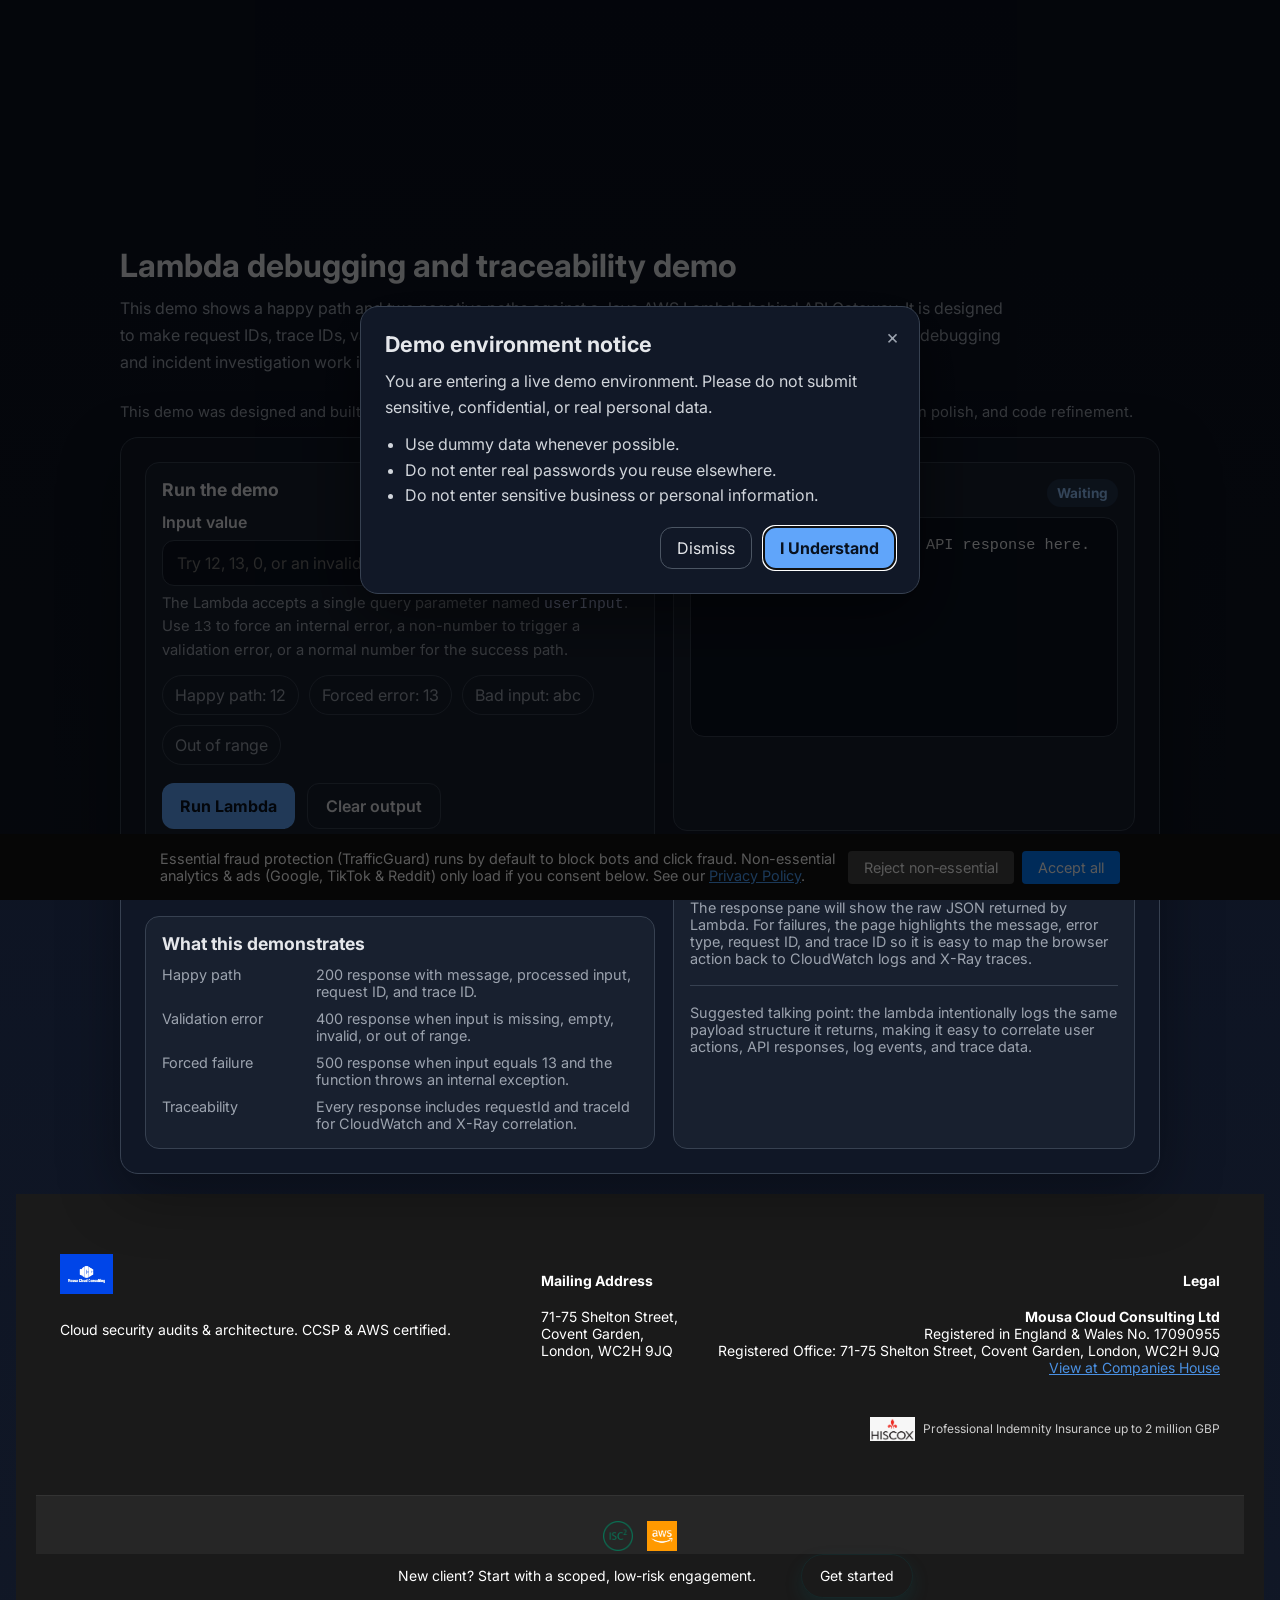
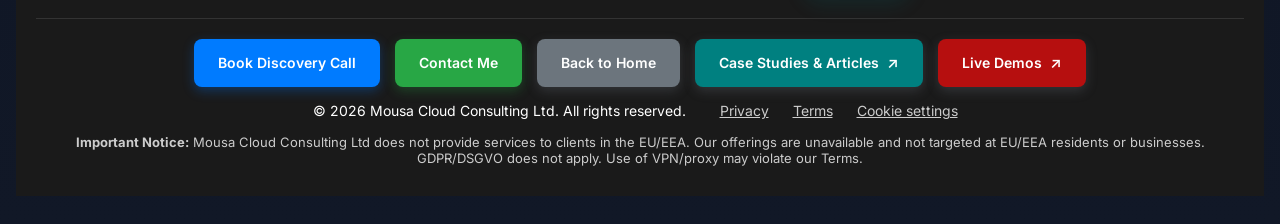
==== debug-demo/index.html @ c43d47a4 "renamed file" ====
<!doctype html>
<html lang="en">

<head>
  <meta charset="UTF-8">
  <meta name="viewport" content="width=device-width, initial-scale=1.0">
  <title>Lambda Debugging Demo | Observability and Traceability</title>
  <meta name="description"
    content="Explore a professional AWS Lambda observability demo with happy-path and error scenarios, request IDs, trace IDs, and debugging output for incident investigation.">
  <meta property="og:type" content="website" />
  <link rel="preconnect" href="https://fonts.googleapis.com" />
  <link rel="preconnect" href="https://fonts.gstatic.com" crossorigin />
  <link
    href="https://fonts.googleapis.com/css2?family=Instrument+Serif:ital@0;1&family=Inter:wght@400;500;600;700;800&display=swap"
    rel="stylesheet" />
  <link rel="stylesheet" href="https://cdnjs.cloudflare.com/ajax/libs/font-awesome/6.0.0-beta3/css/all.min.css">
  <link rel="icon" type="image/png" sizes="16x16" href="../assets/favicon-16x16.png">
  <link rel="icon" type="image/png" sizes="32x32" href="../assets/favicon-32x32.png">
  <link rel="apple-touch-icon" sizes="180x180" href="../assets/apple-touch-icon.png">
  <link rel="icon" type="image/png" sizes="192x192" href="../assets/android-chrome-192x192.png">
  <link rel="icon" type="image/png" sizes="512x512" href="../assets/android-chrome-512x512.png">
  <link rel="shortcut icon" href="../assets/favicon.ico">
  <style>
    :root {
      --bg: #0f172a;
      --panel: #111827;
      --panel-2: #1f2937;
      --text: #e5e7eb;
      --muted: #9ca3af;
      --accent: #60a5fa;
      --accent-2: #34d399;
      --border: #374151;
      --danger: #f87171;
      --success: #4ade80;
      --warning: #fbbf24
    }

    * {
      box-sizing: border-box
    }

    body {
      margin: 0;
      font-family: Inter, system-ui, -apple-system, BlinkMacSystemFont, "Segoe UI", sans-serif;
      background: linear-gradient(180deg, #0b1120 0%, #111827 100%);
      color: var(--text);
      min-height: 100vh;
      padding: 32px 16px
    }

    .container {
      max-width: 1080px;
      margin: 0 auto;
      padding: 20px
    }

    .hero {
      margin-bottom: 24px
    }

    .hero h1 {
      margin: 0 0 10px;
      font-size: 2rem
    }

    .hero p {
      margin: 0;
      color: var(--muted);
      line-height: 1.7;
      max-width: 900px
    }

    .card {
      background: rgba(17, 24, 39, .94);
      border: 1px solid var(--border);
      border-radius: 18px;
      padding: 24px;
      box-shadow: 0 20px 60px rgba(0, 0, 0, .35);
      backdrop-filter: blur(8px)
    }

    .grid {
      display: grid;
      grid-template-columns: 1.05fr .95fr;
      gap: 18px
    }

    .grid-1 {
      display: grid;
      grid-template-columns: 1fr;
      gap: 18px
    }

    .full {
      grid-column: 1/-1
    }

    label {
      display: block;
      margin-bottom: 8px;
      font-weight: 600
    }

    input,
    button,
    textarea,
    select {
      font: inherit
    }

    input,
    textarea,
    select {
      width: 100%;
      background: #0b1220;
      color: var(--text);
      border: 1px solid var(--border);
      border-radius: 12px;
      padding: 12px 14px;
      outline: none
    }

    input:focus,
    textarea:focus,
    select:focus {
      border-color: var(--accent);
      box-shadow: 0 0 0 3px rgba(96, 165, 250, .16)
    }

    .help {
      margin-top: 6px;
      color: var(--muted);
      font-size: .92rem;
      line-height: 1.5
    }

    .panel {
      background: rgba(31, 41, 55, .55);
      border: 1px solid var(--border);
      border-radius: 14px;
      padding: 16px
    }

    .section-title {
      margin: 0 0 12px;
      font-size: 1.1rem
    }

    .actions {
      display: flex;
      gap: 12px;
      flex-wrap: wrap;
      margin-top: 18px
    }

    button {
      border: none;
      border-radius: 12px;
      padding: 12px 18px;
      cursor: pointer
    }

    .primary {
      background: var(--accent);
      color: #08111f;
      font-weight: 700
    }

    .secondary {
      background: transparent;
      color: var(--text);
      border: 1px solid var(--border);
      font-weight: 600
    }

    .ghost {
      background: transparent;
      color: var(--muted);
      border: 1px solid var(--border)
    }

    .message {
      margin-top: 18px;
      padding: 14px 16px;
      border-radius: 12px;
      display: none;
      white-space: pre-wrap;
      line-height: 1.55
    }

    .message.success {
      display: block;
      background: rgba(74, 222, 128, .12);
      border: 1px solid rgba(74, 222, 128, .3);
      color: var(--success)
    }

    .message.error {
      display: block;
      background: rgba(248, 113, 113, .12);
      border: 1px solid rgba(248, 113, 113, .3);
      color: var(--danger)
    }

    .message.info {
      display: block;
      background: rgba(96, 165, 250, .12);
      border: 1px solid rgba(96, 165, 250, .3);
      color: #93c5fd
    }

    .response {
      background: #0b1220;
      border: 1px solid var(--border);
      border-radius: 14px;
      padding: 16px;
      min-height: 220px
    }

    .response pre {
      margin: 0;
      white-space: pre-wrap;
      word-break: break-word;
      line-height: 1.55;
      font-size: .95rem
    }

    .badge {
      display: inline-flex;
      align-items: center;
      gap: 8px;
      padding: 6px 10px;
      border-radius: 999px;
      font-size: .85rem;
      font-weight: 700
    }

    .ok {
      background: rgba(74, 222, 128, .14);
      color: var(--success)
    }

    .err {
      background: rgba(248, 113, 113, .14);
      color: var(--danger)
    }

    .neutral {
      background: rgba(96, 165, 250, .14);
      color: #93c5fd
    }

    .row {
      display: flex;
      gap: 12px;
      flex-wrap: wrap;
      align-items: center
    }

    .kv {
      display: grid;
      grid-template-columns: 140px 1fr;
      gap: 10px 14px
    }

    .kv div:nth-child(odd) {
      color: var(--muted)
    }

    .small {
      font-size: .9rem;
      color: var(--muted)
    }

    .divider {
      height: 1px;
      background: var(--border);
      margin: 18px 0
    }

    .examples {
      display: flex;
      gap: 10px;
      flex-wrap: wrap
    }

    .examples button {
      padding: 9px 12px;
      border-radius: 999px
    }

    code {
      color: #c7d2fe
    }

    .mono {
      font-family: ui-monospace, SFMono-Regular, Menlo, Monaco, Consolas, monospace
    }

    @media(max-width:860px) {
      .grid {
        grid-template-columns: 1fr
      }
    }

    .demo-note,
    .demo-note-footer {
      color: #9ca3af;
      font-size: 0.92rem;
      line-height: 1.5;
      margin-top: 12px;
    }
  </style>
</head>

<body>
  <div id="demoDisclaimerRoot"></div>
  <div class="container">

    <header class="site-header">
      <div class="container header-inner">
        <div class="brand">
          <div>
            <a href="https://www.mousa-cloud.com">
              <video autoplay muted>
                <source src="../assets/resized-logo.mp4" type='video/mp4'>
                Your browser does not support the video tag.
              </video>
            </a>
          </div>
        </div>
      </div>
    </header>


    <div class="hero">
      <h1>Lambda debugging and traceability demo</h1>
      <p>This demo shows a happy path and two negative paths against a Java AWS Lambda behind API Gateway. It is
        designed to make request IDs, trace IDs, validation errors, and stack traces easy to inspect so prospects can
        see how debugging and incident investigation work in practice.</p>
    </div>

    <p class="demo-note">
      This demo was designed and built through a human-led process, with AI used to assist with wording, presentation
      polish, and code refinement.
    </p>

    <div class="card">
      <div class="grid">
        <div class="grid-1">
          <div class="panel">
            <h2 class="section-title">Run the demo</h2>
            <label for="userInput">Input value</label>
            <input id="userInput" type="text" inputmode="numeric"
              placeholder="Try 12, 13, 0, or an invalid value like abc">
            <div class="help">The Lambda accepts a single query parameter named <code>userInput</code>. Use <span
                class="mono">13</span> to force an internal error, a non-number to trigger a validation error, or a
              normal number for the success path.</div>

            <div class="examples" style="margin-top:14px;">
              <button class="ghost" type="button" data-example="12">Happy path: 12</button>
              <button class="ghost" type="button" data-example="13">Forced error: 13</button>
              <button class="ghost" type="button" data-example="abc">Bad input: abc</button>
              <button class="ghost" type="button" data-example="1000001">Out of range</button>
            </div>

            <div class="actions">
              <button class="primary" id="runBtn" type="button">Run Lambda</button>
              <button class="secondary" id="clearBtn" type="button">Clear output</button>
            </div>
            <div class="help">Endpoint:
              <code>https://ymakbkchng.execute-api.us-east-1.amazonaws.com/Demo/process?userInput=VALUE</code>
            </div>
          </div>

          <div class="panel">
            <h2 class="section-title">What this demonstrates</h2>
            <div class="kv small">
              <div>Happy path</div>
              <div>200 response with message, processed input, request ID, and trace ID.</div>
              <div>Validation error</div>
              <div>400 response when input is missing, empty, invalid, or out of range.</div>
              <div>Forced failure</div>
              <div>500 response when input equals 13 and the function throws an internal exception.</div>
              <div>Traceability</div>
              <div>Every response includes requestId and traceId for CloudWatch and X-Ray correlation.</div>
            </div>
          </div>
        </div>

        <div class="grid-1">
          <div class="panel">
            <div class="row" style="justify-content:space-between;margin-bottom:10px;">
              <h2 class="section-title" style="margin:0;">Last response</h2>
              <span id="statusBadge" class="badge neutral">Waiting</span>
            </div>
            <div class="response">
              <pre id="responseOutput">Run the demo to see the API response here.</pre>
            </div>
          </div>

          <div class="panel">
            <h2 class="section-title">Debug notes</h2>
            <div class="small" id="debugNotes">The response pane will show the raw JSON returned by Lambda. For
              failures, the page highlights the message, error type, request ID, and trace ID so it is easy to map the
              browser action back to CloudWatch logs and X-Ray traces.</div>
            <div class="divider"></div>
            <div class="small">Suggested talking point: the lambda intentionally logs the same payload structure it
              returns, making it easy to correlate user actions, API responses, log events, and trace data.</div>
          </div>
        </div>
      </div>
    </div>
  </div>

  <script>
    (function () {
      const endpoint = 'https://ymakbkchng.execute-api.us-east-1.amazonaws.com/Demo/process?userInput=';
      const input = document.getElementById('userInput');
      const runBtn = document.getElementById('runBtn');
      const clearBtn = document.getElementById('clearBtn');
      const output = document.getElementById('responseOutput');
      const badge = document.getElementById('statusBadge');
      const notes = document.getElementById('debugNotes');
      const exampleButtons = document.querySelectorAll('[data-example]');

      function setBadge(type, text) {
        badge.className = 'badge ' + (type === 'ok' ? 'ok' : type === 'err' ? 'err' : 'neutral');
        badge.textContent = text;
      }

      function showJson(obj) {
        output.textContent = JSON.stringify(obj, null, 2);
      }

      function clearState() {
        output.textContent = 'Run the demo to see the API response here.';
        setBadge('neutral', 'Waiting');
        notes.textContent = 'The response pane will show the raw JSON returned by Lambda. For failures, the page highlights the message, error type, request ID, and trace ID so it is easy to map the browser action back to CloudWatch logs and X-Ray traces.';
      }

      async function run() {
        const raw = input.value.trim();
        if (!raw) {
          setBadge('err', 'Input required');
          output.textContent = 'Please enter a value such as 12, 13, or abc.';
          return;
        }
        setBadge('neutral', 'Running');
        output.textContent = 'Calling Lambda...';
        notes.textContent = 'Sending request to the API Gateway endpoint with the selected input. The returned JSON is rendered below together with its request and trace identifiers.';
        try {
          const url = endpoint + raw;
          const res = await fetch(url, { method: 'GET', headers: { 'Accept': 'application/json' } });
          const text = await res.text();
          let data;
          try { data = JSON.parse(text); } catch (e) { data = { rawResponse: text }; }
          showJson(data);
          if (res.ok) {
            setBadge('ok', 'HTTP ' + res.status + ' Success');
            notes.textContent = 'The happy path confirms the function processed the input successfully. You can point to the requestId and traceId values as the bridge between the browser, CloudWatch logs, and X-Ray.';
          } else if (res.status === 400) {
            setBadge('err', 'HTTP 400 Validation');
            notes.textContent = 'This is the user-facing validation path. It is useful to show how bad input is rejected cleanly before any business logic is executed.';
          } else {
            setBadge('err', 'HTTP ' + res.status + ' Error');
            notes.textContent = 'This is the failure path. The payload should include errorType, errorMessage, requestId, traceId, and stackTrace so viewers can see how the issue would be debugged.';
          }
        } catch (err) {
          setBadge('err', 'Network error');
          output.textContent = JSON.stringify({ message: 'Failed to call the demo endpoint', error: String(err) }, null, 2);
          notes.textContent = 'If the request cannot reach the API, the likely cause is endpoint availability, browser networking, CORS, or a deployment issue.';
        }
      }

      runBtn.addEventListener('click', run);
      clearBtn.addEventListener('click', clearState);
      input.addEventListener('keydown', e => { if (e.key === 'Enter') run(); });
      exampleButtons.forEach(btn => btn.addEventListener('click', () => { input.value = btn.dataset.example; run(); }));
      clearState();
    })();
  </script>


  <div id="cookie-banner" style="position:fixed;bottom:0;left:0;right:0;background:#111;color:#fff;
            padding:1rem;z-index:9999;display:none;font-size:0.9rem;">
    <div style="max-width:960px;margin:0 auto;display:flex;flex-wrap:wrap;
              gap:0.75rem;align-items:center;">
      <p style="flex:1;margin:0;">
        Essential fraud protection (TrafficGuard) runs by default to block bots and click fraud.
        Non-essential analytics & ads (Google, TikTok & Reddit) only load if you consent below. See our
        <a href="privacy-policy.html" style="color:#4ea3ff;">Privacy Policy</a>.
      </p>
      <div style="display:flex;gap:0.5rem;flex-wrap:wrap;">
        <button id="cookie-reject" style="background:#444;color:#fff;border:none;padding:0.5rem 1rem;
                     border-radius:4px;cursor:pointer;">
          Reject non‑essential
        </button>
        <button id="cookie-accept" style="background:#007bff;color:#fff;border:none;padding:0.5rem 1rem;
                     border-radius:4px;cursor:pointer;">
          Accept all
        </button>
      </div>
    </div>
  </div>

  <link rel="stylesheet" href="../css/demo-disclaimer.css">
  <script defer src="../js/demo-disclaimer.js"></script>


  <script src="../js/common.js"></script>

  <script src="../js/cookie-consent.js"></script>

  <script>
    fetch('footer.html')
      .then(response => response.text())
      .then(data => {
        document.getElementById('footer-placeholder').outerHTML = data;
      });
  </script>


  <div id="footer-placeholder"></div>
</body>

</html>
---- css/demo-disclaimer.css ----
.demo-modal-backdrop{position:fixed;inset:0;background:rgba(0,0,0,.65);display:none;align-items:center;justify-content:center;z-index:10000;padding:16px}.demo-modal-backdrop.show{display:flex}.demo-modal{width:min(560px,100%);background:#111827;color:#e5e7eb;border:1px solid #374151;border-radius:18px;box-shadow:0 20px 60px rgba(0,0,0,.5);padding:24px;outline:none}.demo-modal h2{margin:0 0 12px;font-size:1.35rem}.demo-modal p{margin:0 0 12px;line-height:1.6;color:#d1d5db}.demo-modal ul{margin:0 0 18px 20px;padding:0;color:#d1d5db;line-height:1.6}.demo-modal .actions{display:flex;justify-content:flex-end;gap:12px;margin-top:18px}.demo-modal button{border:none;border-radius:12px;padding:10px 16px;font:inherit;cursor:pointer}.demo-modal .primary{background:#60a5fa;color:#08111f;font-weight:700}.demo-modal .secondary{background:transparent;color:#e5e7eb;border:1px solid #4b5563}.demo-modal .close-x{position:absolute;top:14px;right:14px;background:transparent;color:#9ca3af;border:none;font-size:1.25rem;line-height:1;padding:6px}.demo-modal-wrap{position:relative}body.modal-open{overflow:hidden}
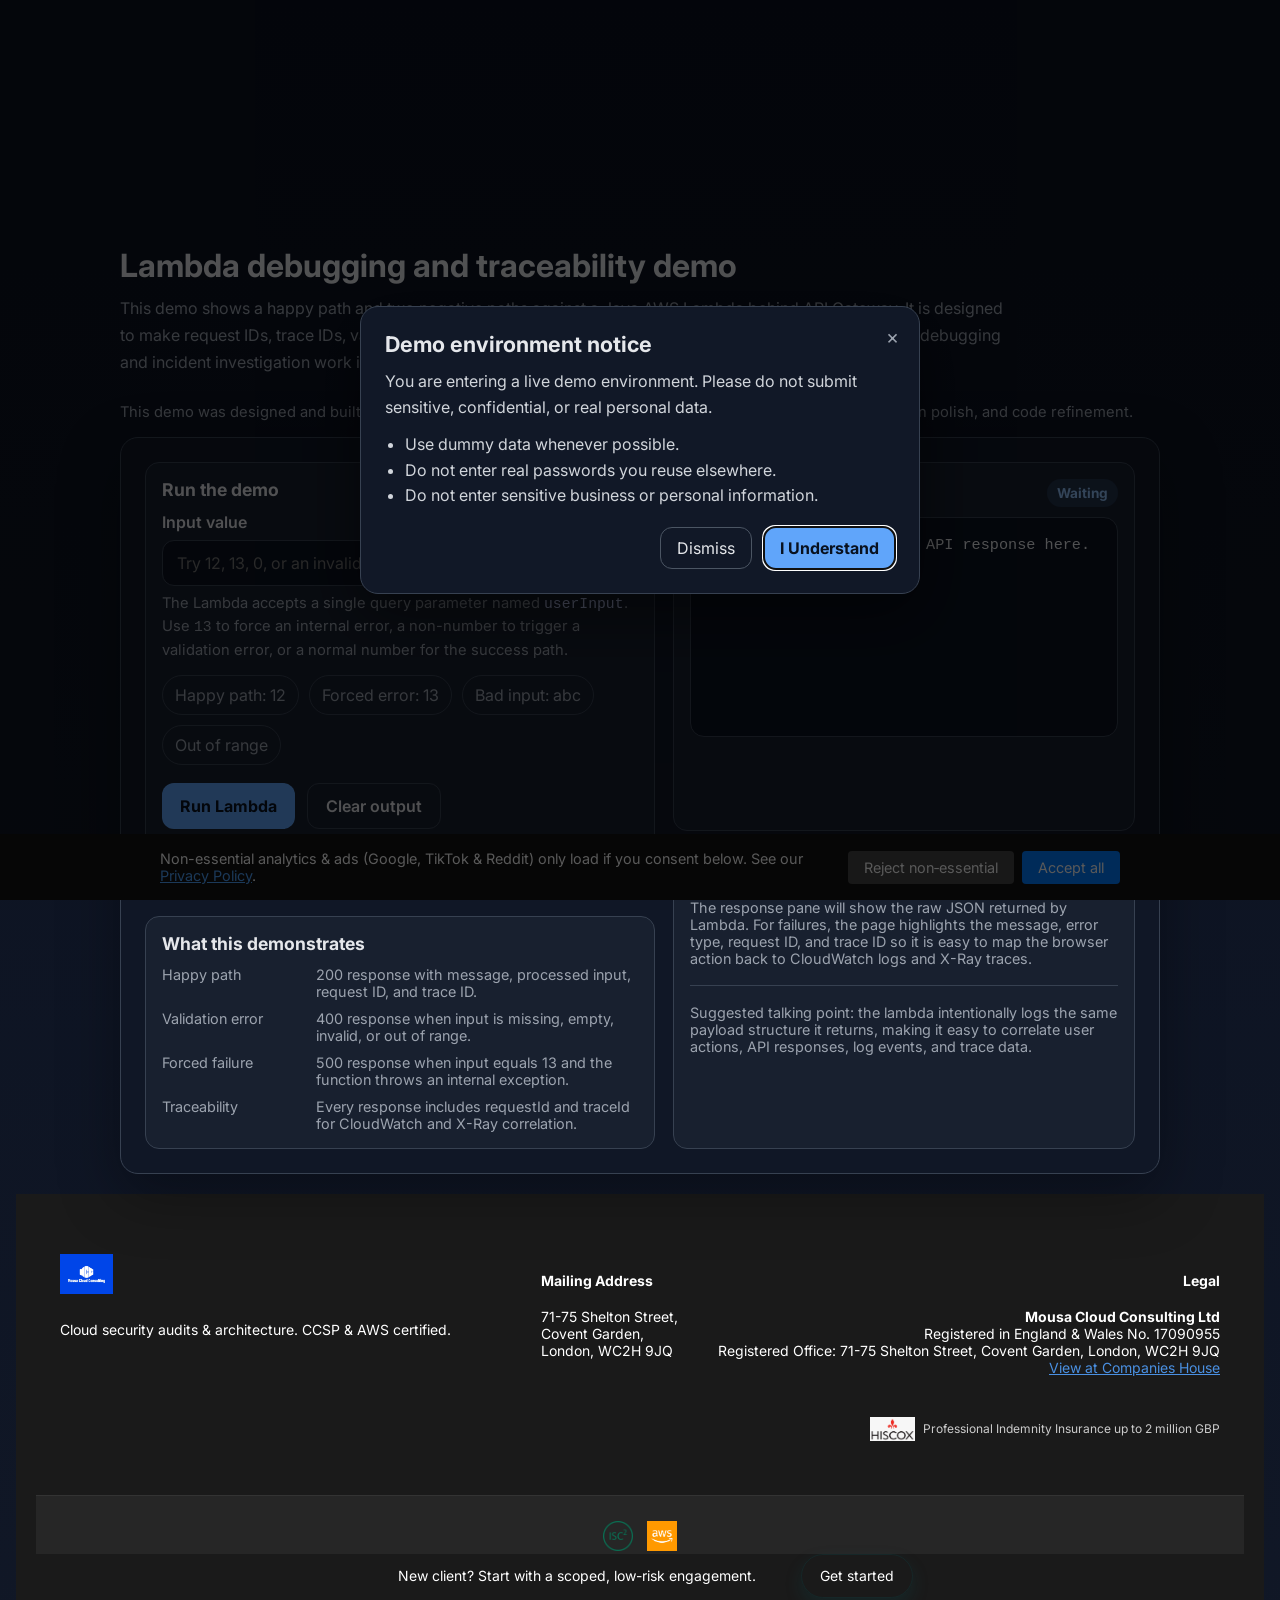
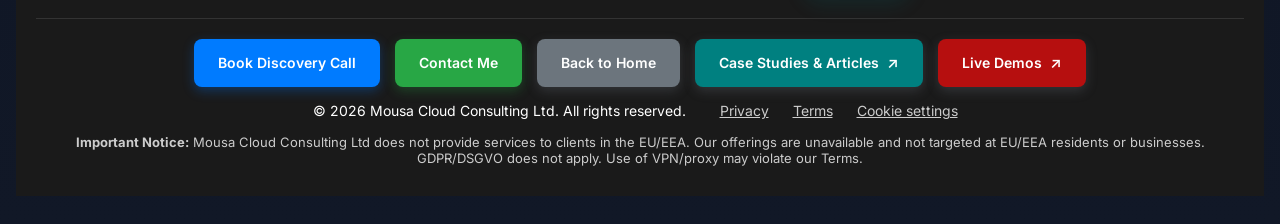
==== commit 96310604: "removed trafficguard" ====
--- a/debug-demo/index.html
+++ b/debug-demo/index.html
@@ -487,7 +487,6 @@
     <div style="max-width:960px;margin:0 auto;display:flex;flex-wrap:wrap;
               gap:0.75rem;align-items:center;">
       <p style="flex:1;margin:0;">
-        Essential fraud protection (TrafficGuard) runs by default to block bots and click fraud.
         Non-essential analytics & ads (Google, TikTok & Reddit) only load if you consent below. See our
         <a href="privacy-policy.html" style="color:#4ea3ff;">Privacy Policy</a>.
       </p>
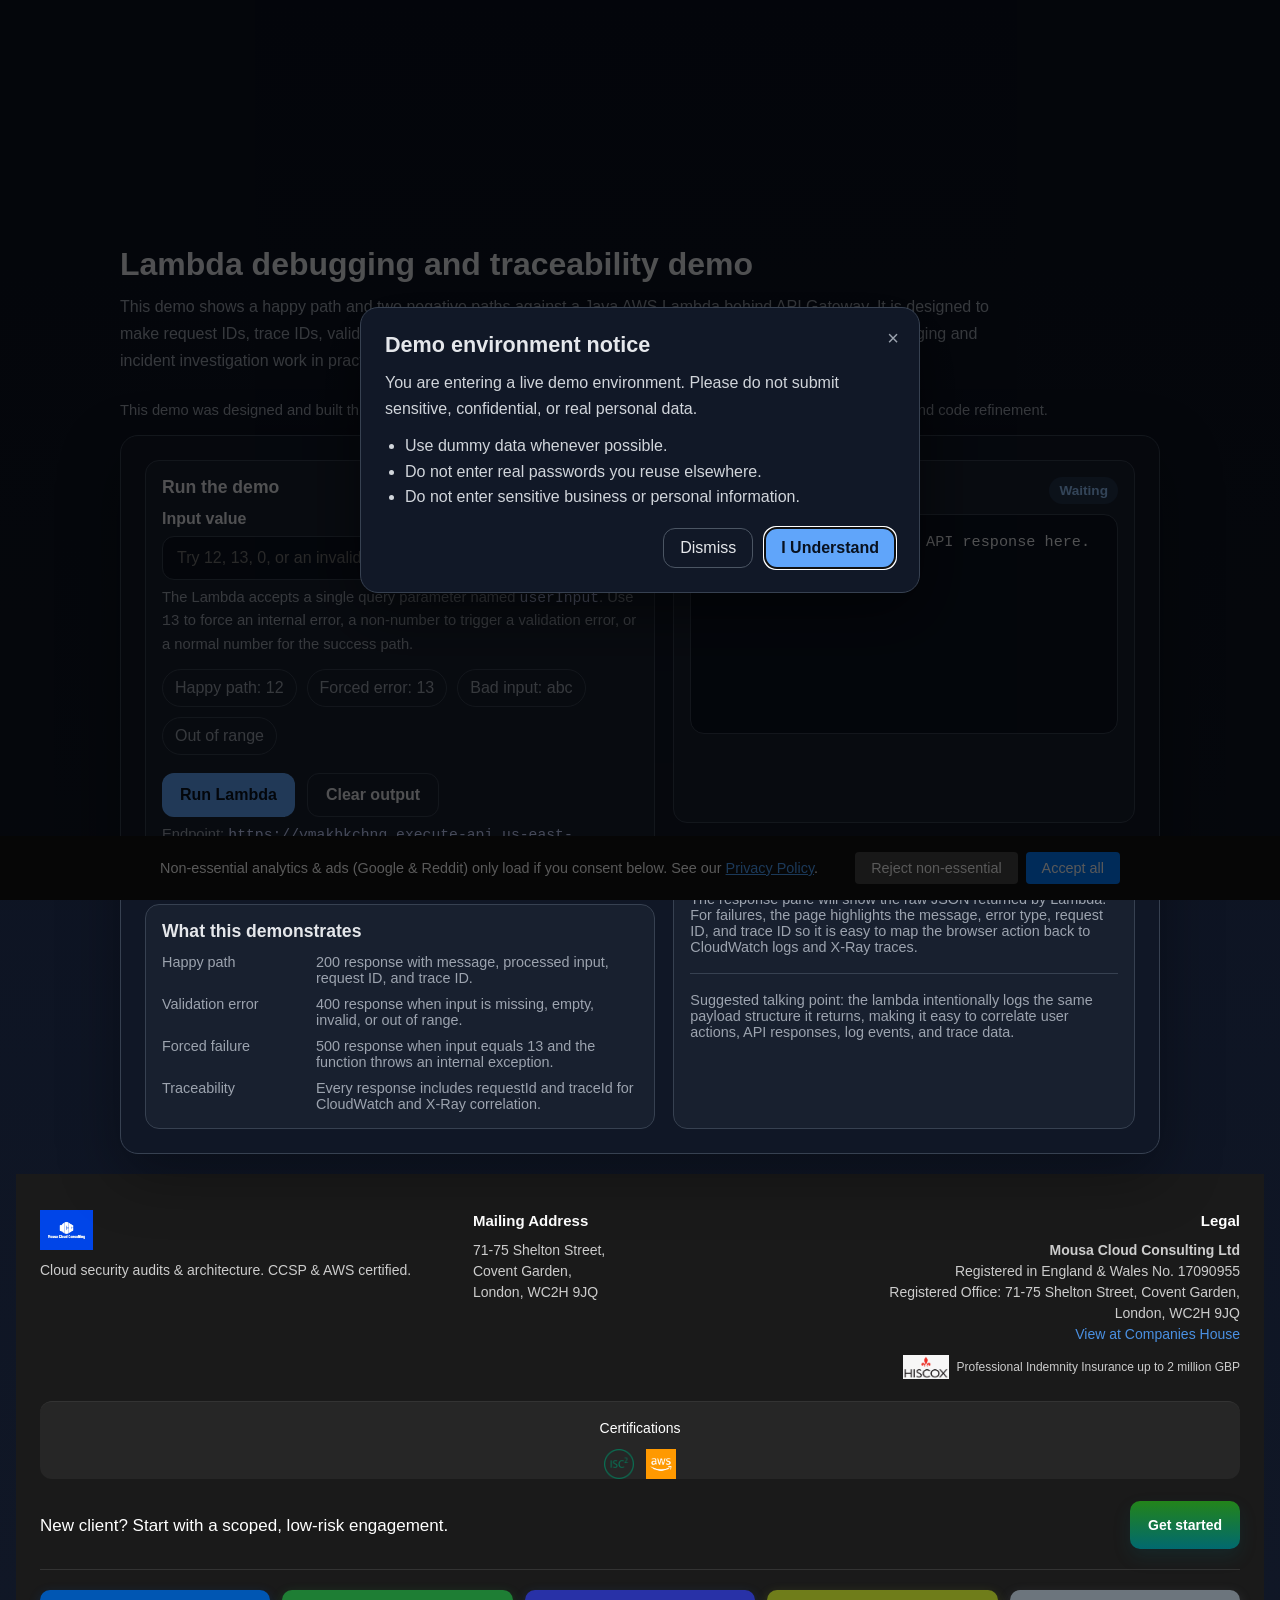
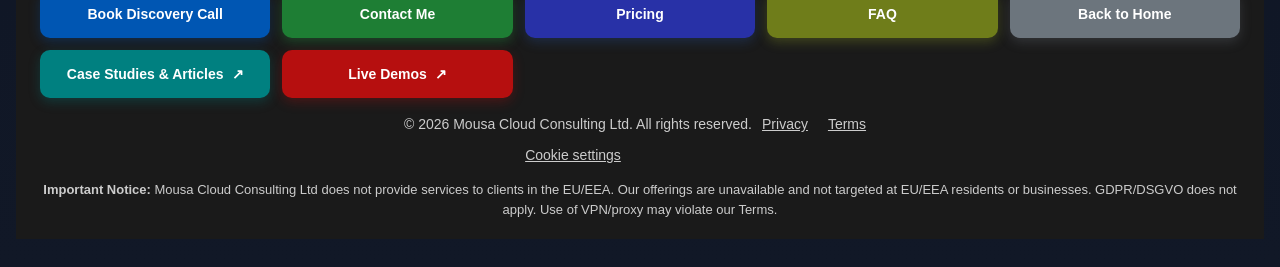
==== commit 1d442932: "removed tiktok wording" ====
--- a/debug-demo/index.html
+++ b/debug-demo/index.html
@@ -487,7 +487,7 @@
     <div style="max-width:960px;margin:0 auto;display:flex;flex-wrap:wrap;
               gap:0.75rem;align-items:center;">
       <p style="flex:1;margin:0;">
-        Non-essential analytics & ads (Google, TikTok & Reddit) only load if you consent below. See our
+        Non-essential analytics & ads (Google & Reddit) only load if you consent below. See our
         <a href="privacy-policy.html" style="color:#4ea3ff;">Privacy Policy</a>.
       </p>
       <div style="display:flex;gap:0.5rem;flex-wrap:wrap;">
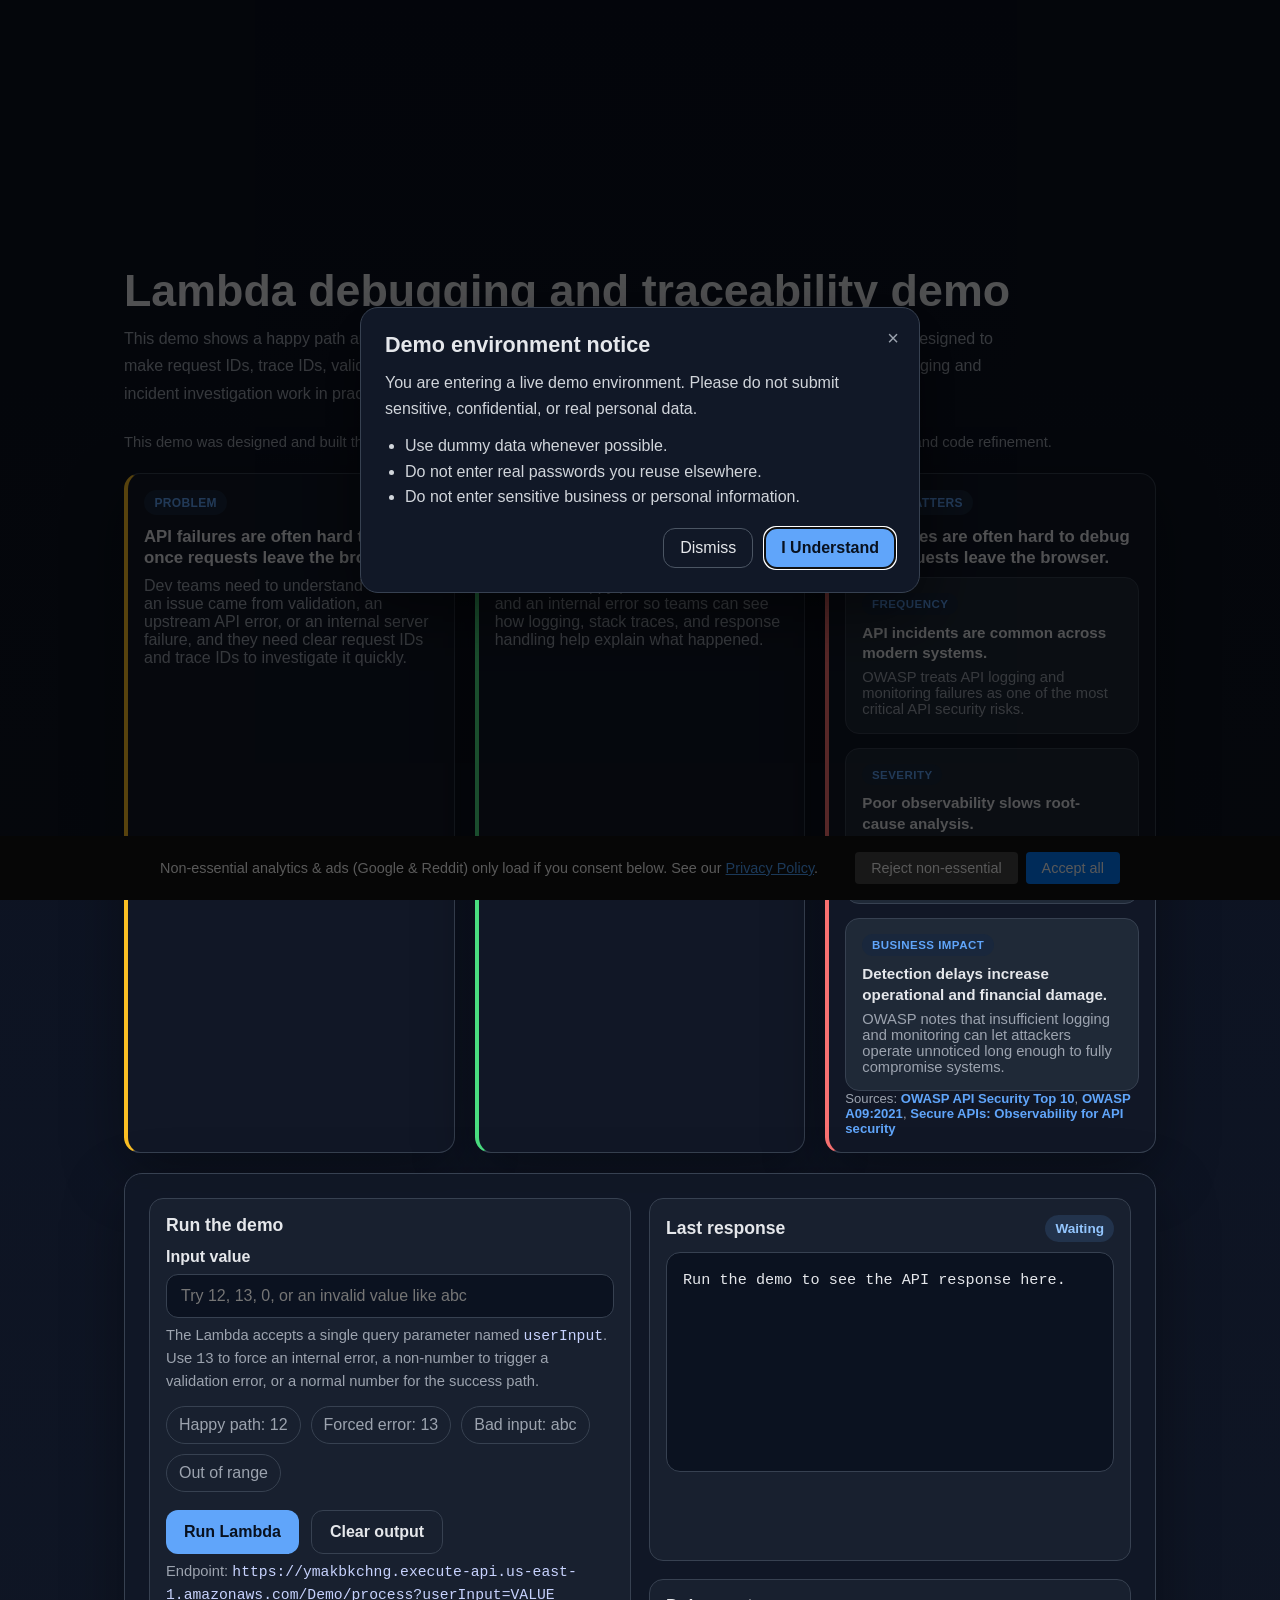
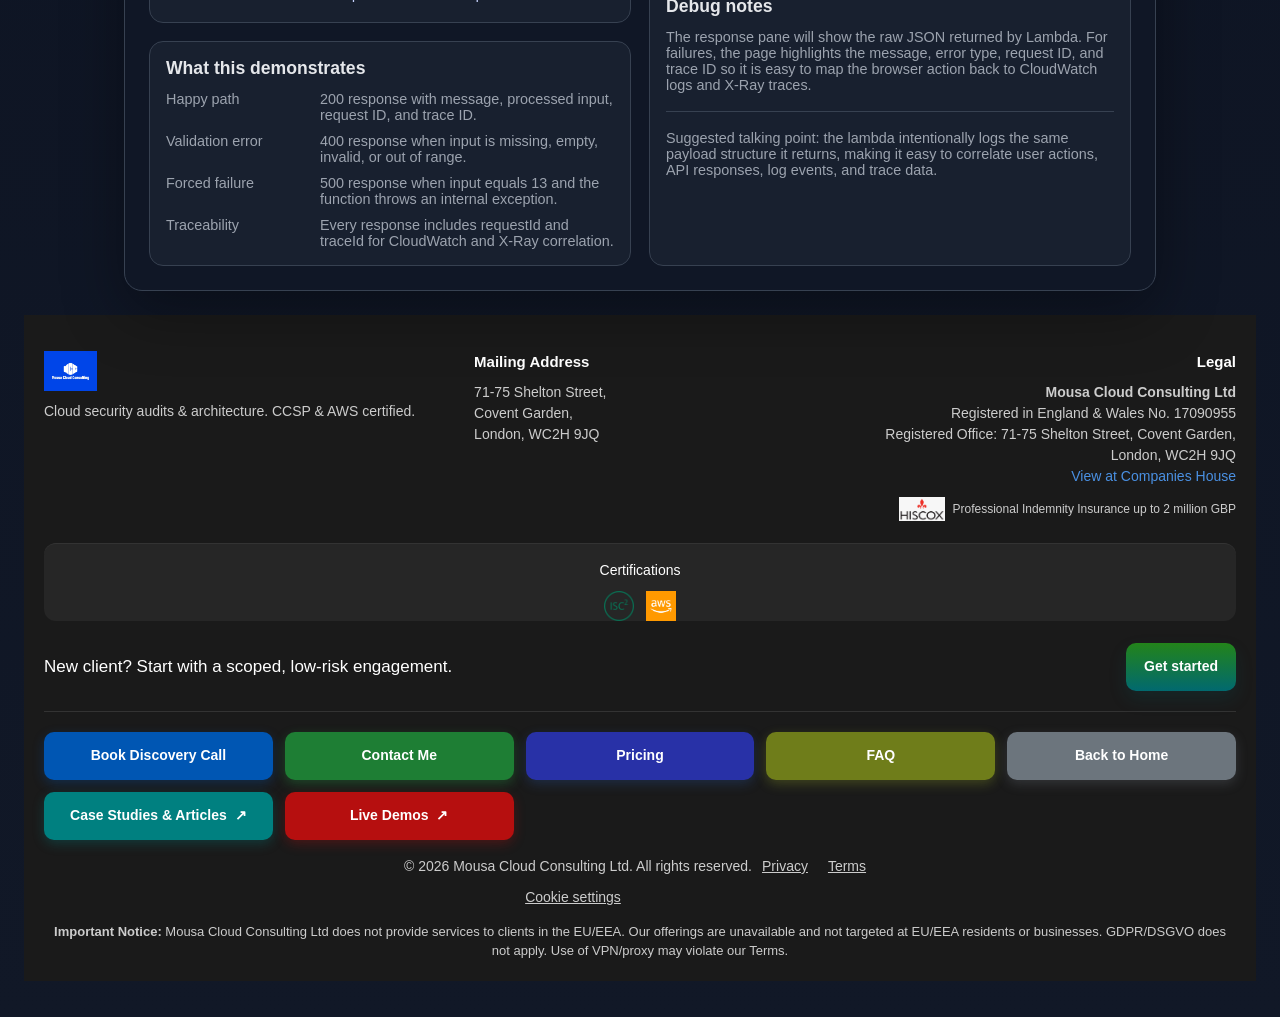
==== commit ef1f74b8: "did some tweaks and clean up for mobile" ====
--- a/debug-demo/index.html
+++ b/debug-demo/index.html
@@ -2,24 +2,40 @@
 <html lang="en">
 
 <head>
-  <meta charset="UTF-8">
-  <meta name="viewport" content="width=device-width, initial-scale=1.0">
-  <title>Lambda Debugging Demo | Observability and Traceability</title>
+  <meta charset="UTF-8" />
+  <meta name="viewport" content="width=device-width, initial-scale=1.0" />
+  <title>API Error Handling Demo | AWS Lambda and API Gateway</title>
   <meta name="description"
-    content="Explore a professional AWS Lambda observability demo with happy-path and error scenarios, request IDs, trace IDs, and debugging output for incident investigation.">
+    content="Explore a live API demo showing success, validation errors, and internal errors behind Java AWS Lambda and API Gateway, with request IDs, trace IDs, and stack traces for debugging and incident investigation." />
+  <meta name="color-scheme" content="light dark" />
+  <link rel="canonical" href="https://architecture.mousa-cloud.com/secure-api-integration/" />
+
   <meta property="og:type" content="website" />
+  <meta property="og:title" content="API Error Handling Demo | AWS Lambda and API Gateway" />
+  <meta property="og:description"
+    content="Explore a live API demo showing success, validation errors, and internal errors behind Java AWS Lambda and API Gateway, with request IDs, trace IDs, and stack traces for debugging and incident investigation." />
+  <meta property="og:url" content="https://architecture.mousa-cloud.com/secure-api-integration/" />
+  <meta property="og:image" content="https://architecture.mousa-cloud.com/assets/og/debug-demo.webp" />
+  <meta property="og:site_name" content="Mousa Cloud Consulting Ltd" />
+
+  <meta name="twitter:card" content="summary_large_image" />
+  <meta name="twitter:title" content="API Error Handling Demo | AWS Lambda and API Gateway" />
+  <meta name="twitter:description"
+    content="Explore a live API demo showing success, validation errors, and internal errors behind Java AWS Lambda and API Gateway, with request IDs, trace IDs, and stack traces for debugging and incident investigation." />
+  <meta name="twitter:image" content="https://architecture.mousa-cloud.com/assets/og/debug-demo.webp" />
+
   <link rel="preconnect" href="https://fonts.googleapis.com" />
   <link rel="preconnect" href="https://fonts.gstatic.com" crossorigin />
   <link
     href="https://fonts.googleapis.com/css2?family=Instrument+Serif:ital@0;1&family=Inter:wght@400;500;600;700;800&display=swap"
     rel="stylesheet" />
-  <link rel="stylesheet" href="https://cdnjs.cloudflare.com/ajax/libs/font-awesome/6.0.0-beta3/css/all.min.css">
-  <link rel="icon" type="image/png" sizes="16x16" href="../assets/favicon-16x16.png">
-  <link rel="icon" type="image/png" sizes="32x32" href="../assets/favicon-32x32.png">
-  <link rel="apple-touch-icon" sizes="180x180" href="../assets/apple-touch-icon.png">
-  <link rel="icon" type="image/png" sizes="192x192" href="../assets/android-chrome-192x192.png">
-  <link rel="icon" type="image/png" sizes="512x512" href="../assets/android-chrome-512x512.png">
-  <link rel="shortcut icon" href="../assets/favicon.ico">
+  <link rel="stylesheet" href="https://cdnjs.cloudflare.com/ajax/libs/font-awesome/6.0.0-beta3/css/all.min.css" />
+  <link rel="icon" type="image/png" sizes="16x16" href="../assets/favicon-16x16.png" />
+  <link rel="icon" type="image/png" sizes="32x32" href="../assets/favicon-32x32.png" />
+  <link rel="apple-touch-icon" sizes="180x180" href="../assets/apple-touch-icon.png" />
+  <link rel="icon" type="image/png" sizes="192x192" href="../assets/android-chrome-192x192.png" />
+  <link rel="icon" type="image/png" sizes="512x512" href="../assets/android-chrome-512x512.png" />
+  <link rel="shortcut icon" href="../assets/favicon.ico" />
   <style>
     :root {
       --bg: #0f172a;
@@ -32,189 +48,209 @@
       --border: #374151;
       --danger: #f87171;
       --success: #4ade80;
-      --warning: #fbbf24
+      --warning: #fbbf24;
+      --surface: rgba(17, 24, 39, 0.94);
+      --surface-2: rgba(31, 41, 55, 0.55);
+      --surface-3: #0b1220;
+      --primary: var(--accent);
+      --warn: var(--warning);
+      --shadow: 0 20px 60px rgba(0, 0, 0, 0.35);
     }
 
     * {
-      box-sizing: border-box
+      box-sizing: border-box;
+    }
+
+    html {
+      scroll-behavior: smooth;
+      -webkit-text-size-adjust: 100%;
+      text-size-adjust: 100%;
     }
 
     body {
       margin: 0;
+      min-height: 100vh;
+      padding: 32px 16px;
       font-family: Inter, system-ui, -apple-system, BlinkMacSystemFont, "Segoe UI", sans-serif;
       background: linear-gradient(180deg, #0b1120 0%, #111827 100%);
       color: var(--text);
-      min-height: 100vh;
-      padding: 32px 16px
     }
 
     .container {
       max-width: 1080px;
       margin: 0 auto;
-      padding: 20px
+      padding: 20px;
     }
 
     .hero {
-      margin-bottom: 24px
+      margin-bottom: 24px;
     }
 
     .hero h1 {
       margin: 0 0 10px;
-      font-size: 2rem
+      font-size: clamp(2rem, 1.2rem + 2vw, 3rem);
+      line-height: 1.1;
     }
 
     .hero p {
       margin: 0;
       color: var(--muted);
       line-height: 1.7;
-      max-width: 900px
+      max-width: 900px;
     }
 
     .card {
-      background: rgba(17, 24, 39, .94);
+      padding: 24px;
+      background: var(--surface);
       border: 1px solid var(--border);
       border-radius: 18px;
-      padding: 24px;
-      box-shadow: 0 20px 60px rgba(0, 0, 0, .35);
-      backdrop-filter: blur(8px)
-    }
-
-    .grid {
-      display: grid;
-      grid-template-columns: 1.05fr .95fr;
-      gap: 18px
-    }
-
+      box-shadow: var(--shadow);
+      backdrop-filter: blur(8px);
+    }
+
+    .grid,
     .grid-1 {
       display: grid;
+      gap: 18px;
+    }
+
+    .grid {
       grid-template-columns: 1fr;
-      gap: 18px
+    }
+
+    .grid-1 {
+      grid-template-columns: 1fr;
     }
 
     .full {
-      grid-column: 1/-1
+      grid-column: 1 / -1;
     }
 
     label {
       display: block;
       margin-bottom: 8px;
-      font-weight: 600
+      font-weight: 600;
     }
 
     input,
     button,
     textarea,
     select {
-      font: inherit
+      font: inherit;
     }
 
     input,
     textarea,
     select {
       width: 100%;
-      background: #0b1220;
+      padding: 12px 14px;
+      background: var(--surface-3);
       color: var(--text);
       border: 1px solid var(--border);
       border-radius: 12px;
-      padding: 12px 14px;
-      outline: none
+      outline: none;
     }
 
     input:focus,
     textarea:focus,
     select:focus {
       border-color: var(--accent);
-      box-shadow: 0 0 0 3px rgba(96, 165, 250, .16)
+      box-shadow: 0 0 0 3px rgba(96, 165, 250, 0.16);
     }
 
     .help {
       margin-top: 6px;
       color: var(--muted);
-      font-size: .92rem;
-      line-height: 1.5
+      font-size: 0.92rem;
+      line-height: 1.5;
     }
 
     .panel {
-      background: rgba(31, 41, 55, .55);
+      padding: 16px;
+      background: var(--surface-2);
       border: 1px solid var(--border);
       border-radius: 14px;
-      padding: 16px
     }
 
     .section-title {
       margin: 0 0 12px;
-      font-size: 1.1rem
+      font-size: 1.1rem;
     }
 
     .actions {
       display: flex;
       gap: 12px;
       flex-wrap: wrap;
-      margin-top: 18px
+      margin-top: 18px;
     }
 
     button {
+      padding: 12px 18px;
       border: none;
       border-radius: 12px;
-      padding: 12px 18px;
-      cursor: pointer
+      cursor: pointer;
     }
 
     .primary {
       background: var(--accent);
       color: #08111f;
-      font-weight: 700
+      font-weight: 700;
     }
 
     .secondary {
       background: transparent;
       color: var(--text);
       border: 1px solid var(--border);
-      font-weight: 600
+      font-weight: 600;
     }
 
     .ghost {
       background: transparent;
       color: var(--muted);
-      border: 1px solid var(--border)
+      border: 1px solid var(--border);
+    }
+
+    button:disabled {
+      opacity: 0.55;
+      cursor: not-allowed;
     }
 
     .message {
+      display: none;
       margin-top: 18px;
       padding: 14px 16px;
       border-radius: 12px;
-      display: none;
       white-space: pre-wrap;
-      line-height: 1.55
+      line-height: 1.55;
     }
 
     .message.success {
       display: block;
-      background: rgba(74, 222, 128, .12);
-      border: 1px solid rgba(74, 222, 128, .3);
-      color: var(--success)
+      background: rgba(74, 222, 128, 0.12);
+      border: 1px solid rgba(74, 222, 128, 0.3);
+      color: var(--success);
     }
 
     .message.error {
       display: block;
-      background: rgba(248, 113, 113, .12);
-      border: 1px solid rgba(248, 113, 113, .3);
-      color: var(--danger)
+      background: rgba(248, 113, 113, 0.12);
+      border: 1px solid rgba(248, 113, 113, 0.3);
+      color: var(--danger);
     }
 
     .message.info {
       display: block;
-      background: rgba(96, 165, 250, .12);
-      border: 1px solid rgba(96, 165, 250, .3);
-      color: #93c5fd
+      background: rgba(96, 165, 250, 0.12);
+      border: 1px solid rgba(96, 165, 250, 0.3);
+      color: #93c5fd;
     }
 
     .response {
+      min-height: 220px;
+      padding: 16px;
       background: #0b1220;
       border: 1px solid var(--border);
       border-radius: 14px;
-      padding: 16px;
-      min-height: 220px
     }
 
     .response pre {
@@ -222,7 +258,7 @@
       white-space: pre-wrap;
       word-break: break-word;
       line-height: 1.55;
-      font-size: .95rem
+      font-size: 0.95rem;
     }
 
     .badge {
@@ -231,84 +267,213 @@
       gap: 8px;
       padding: 6px 10px;
       border-radius: 999px;
-      font-size: .85rem;
-      font-weight: 700
+      font-size: 0.85rem;
+      font-weight: 700;
     }
 
     .ok {
-      background: rgba(74, 222, 128, .14);
-      color: var(--success)
+      background: rgba(74, 222, 128, 0.14);
+      color: var(--success);
     }
 
     .err {
-      background: rgba(248, 113, 113, .14);
-      color: var(--danger)
+      background: rgba(248, 113, 113, 0.14);
+      color: var(--danger);
     }
 
     .neutral {
-      background: rgba(96, 165, 250, .14);
-      color: #93c5fd
+      background: rgba(96, 165, 250, 0.14);
+      color: #93c5fd;
     }
 
     .row {
       display: flex;
       gap: 12px;
       flex-wrap: wrap;
-      align-items: center
+      align-items: center;
     }
 
     .kv {
       display: grid;
-      grid-template-columns: 140px 1fr;
-      gap: 10px 14px
+      grid-template-columns: 1fr;
+      gap: 10px 14px;
     }
 
     .kv div:nth-child(odd) {
-      color: var(--muted)
+      color: var(--muted);
     }
 
     .small {
-      font-size: .9rem;
-      color: var(--muted)
+      color: var(--muted);
+      font-size: 0.9rem;
     }
 
     .divider {
       height: 1px;
+      margin: 18px 0;
       background: var(--border);
-      margin: 18px 0
     }
 
     .examples {
       display: flex;
       gap: 10px;
-      flex-wrap: wrap
+      flex-wrap: wrap;
     }
 
     .examples button {
       padding: 9px 12px;
-      border-radius: 999px
+      border-radius: 999px;
     }
 
     code {
-      color: #c7d2fe
+      color: #c7d2fe;
     }
 
     .mono {
-      font-family: ui-monospace, SFMono-Regular, Menlo, Monaco, Consolas, monospace
-    }
-
-    @media(max-width:860px) {
-      .grid {
-        grid-template-columns: 1fr
-      }
+      font-family: ui-monospace, SFMono-Regular, Menlo, Monaco, Consolas, monospace;
     }
 
     .demo-note,
     .demo-note-footer {
-      color: #9ca3af;
+      margin-top: 12px;
+      color: var(--muted);
       font-size: 0.92rem;
       line-height: 1.5;
-      margin-top: 12px;
+    }
+
+    .problem-solution {
+      display: grid;
+      gap: 1rem;
+      margin: 1.25rem 0;
+    }
+
+    .ps-card {
+      padding: 1rem;
+      border: 1px solid var(--border);
+      border-radius: 16px;
+      background: var(--surface);
+      box-shadow: var(--shadow);
+    }
+
+    .ps-label {
+      display: inline-flex;
+      align-items: center;
+      margin-bottom: 0.75rem;
+      padding: 0.35rem 0.65rem;
+      border-radius: 999px;
+      background: color-mix(in srgb, var(--primary) 10%, var(--surface));
+      color: var(--primary);
+      font-size: 0.75rem;
+      font-weight: 700;
+      letter-spacing: 0.03em;
+      text-transform: uppercase;
+    }
+
+    .ps-card h3 {
+      margin: 0 0 0.5rem;
+      font-size: 1.05rem;
+      line-height: 1.25;
+    }
+
+    .ps-card p {
+      margin: 0;
+      color: var(--muted);
+    }
+
+    .ps-problem {
+      border-left: 4px solid var(--warn);
+    }
+
+    .ps-solution {
+      border-left: 4px solid var(--success);
+    }
+
+    .ps-impact {
+      border-left: 4px solid var(--danger);
+    }
+
+    .ps-impact a {
+      color: var(--primary);
+      font-weight: 600;
+      text-decoration: none;
+    }
+
+    .ps-impact a:hover {
+      text-decoration: underline;
+    }
+
+    .impact-metrics {
+      display: grid;
+      gap: 0.875rem;
+      margin-top: 0.25rem;
+    }
+
+    .impact-metric {
+      padding: 0.95rem 1rem;
+      border: 1px solid var(--border);
+      border-radius: 14px;
+      background: var(--panel-2);
+    }
+
+    .impact-kicker {
+      display: inline-flex;
+      align-items: center;
+      margin-bottom: 0.5rem;
+      padding: 0.3rem 0.6rem;
+      border-radius: 999px;
+      background: color-mix(in srgb, var(--primary) 10%, var(--surface));
+      color: var(--primary);
+      font-size: 0.72rem;
+      font-weight: 700;
+      letter-spacing: 0.04em;
+      text-transform: uppercase;
+    }
+
+    .impact-metric strong {
+      display: block;
+      margin-bottom: 0.35rem;
+      font-size: 0.95rem;
+      line-height: 1.35;
+    }
+
+    .impact-metric p {
+      margin: 0;
+      color: var(--muted);
+      font-size: 0.92rem;
+    }
+
+    .impact-source {
+      margin-top: 0.9rem;
+      color: var(--muted);
+      font-size: 0.82rem;
+    }
+
+    .impact-source a {
+      color: var(--primary);
+      font-weight: 600;
+    }
+
+    @media (min-width: 860px) {
+      body {
+        padding: 40px 24px;
+      }
+
+      .container {
+        padding: 24px;
+      }
+
+      .grid {
+        grid-template-columns: repeat(2, minmax(0, 1fr));
+      }
+
+      .problem-solution {
+        grid-template-columns: repeat(3, minmax(0, 1fr));
+        gap: 1.25rem;
+      }
+
+      .kv {
+        grid-template-columns: 140px 1fr;
+      }
     }
   </style>
 </head>
@@ -344,6 +509,64 @@
       This demo was designed and built through a human-led process, with AI used to assist with wording, presentation
       polish, and code refinement.
     </p>
+
+    <section class="problem-solution" aria-labelledby="ps-heading">
+      <h2 id="ps-heading" class="sr-only">Problem and solution</h2>
+
+      <article class="ps-card ps-problem">
+        <span class="ps-label">Problem</span>
+        <h3>API failures are often hard to debug once requests leave the browser.</h3>
+        <p>
+          Dev teams need to understand whether an issue came from validation, an upstream API error, or an internal
+          server failure, and they need clear request IDs and trace IDs to investigate it quickly.
+        </p>
+      </article>
+
+      <article class="ps-card ps-solution">
+        <span class="ps-label">Solution</span>
+        <h3>This demo simulates success and failure scenarios in a controlled way.</h3>
+        <p>
+          It shows a happy path, a validation error, and an internal error so teams can see how logging,
+          stack traces, and response handling help explain what happened.
+        </p>
+      </article>
+
+      <article class="ps-card ps-impact">
+        <span class="ps-label">Why it matters</span>
+        <h3>API failures are often hard to debug once requests leave the browser.</h3>
+
+        <div class="impact-metrics">
+          <div class="impact-metric">
+            <span class="impact-kicker">Frequency</span>
+            <strong>API incidents are common across modern systems.</strong>
+            <p>OWASP treats API logging and monitoring failures as one of the most critical API security risks.</p>
+          </div>
+
+          <div class="impact-metric">
+            <span class="impact-kicker">Severity</span>
+            <strong>Poor observability slows root-cause analysis.</strong>
+            <p>Without clear request IDs, trace IDs, and failure states, validation errors and server failures can look
+              the same.</p>
+          </div>
+
+          <div class="impact-metric">
+            <span class="impact-kicker">Business impact</span>
+            <strong>Detection delays increase operational and financial damage.</strong>
+            <p>OWASP notes that insufficient logging and monitoring can let attackers operate unnoticed long enough to
+              fully compromise systems.</p>
+          </div>
+        </div>
+
+        <p class="impact-source">
+          Sources: <a href="https://owasp.org/API-Security/" target="_blank" rel="noopener noreferrer">OWASP API
+            Security Top 10</a>,
+          <a href="https://owasp.org/Top10/2021/A09_2021-Security_Logging_and_Monitoring_Failures/" target="_blank"
+            rel="noopener noreferrer">OWASP A09:2021</a>,
+          <a href="https://livebook.manning.com/book/secure-apis/chapter-11" target="_blank"
+            rel="noopener noreferrer">Secure APIs: Observability for API security</a>
+        </p>
+      </article>
+    </section>
 
     <div class="card">
       <div class="grid">
